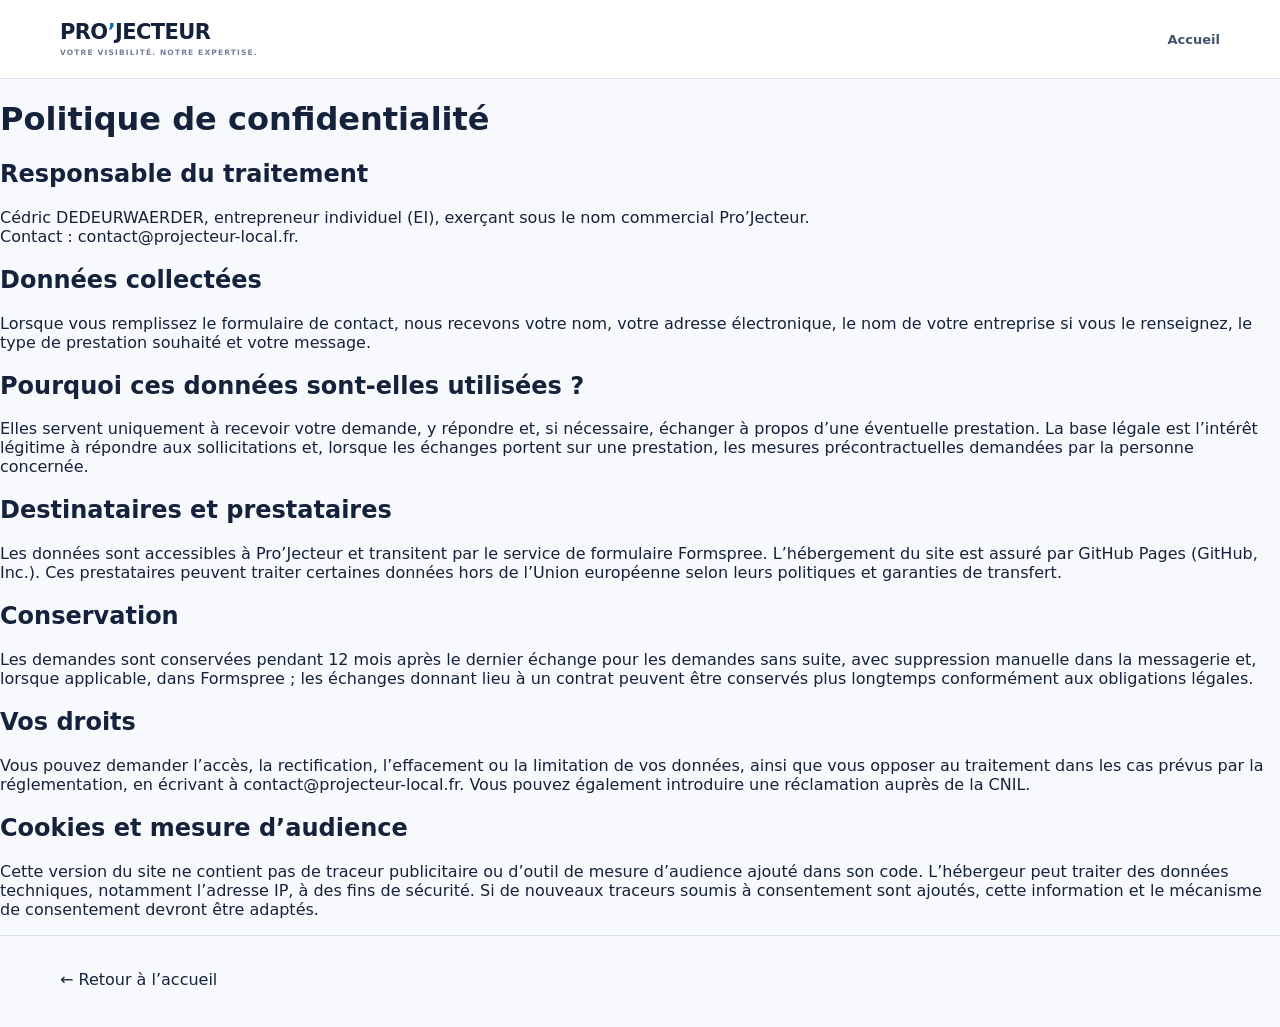
==== confidentialite.html @ 87937ae8 "Add files via upload" ====
<!doctype html><html lang="fr"><head><meta charset="utf-8"><meta name="viewport" content="width=device-width,initial-scale=1"><link rel="stylesheet" href="styles.css?v=12"><title>Confidentialité — Pro’Jecteur</title></head><body><header class="topbar"><div class="wrap nav"><a class="brand" href="index.html"><strong><span>PRO</span><em>’</em>JECTEUR</strong><small>VOTRE VISIBILITÉ. NOTRE EXPERTISE.</small></a><nav class="navlinks"><a href="index.html">Accueil</a></nav></div></header><main class="legal-page"><h1>Politique de confidentialité</h1><h2>Responsable du traitement</h2><p>Cédric DEDEURWAERDER, entrepreneur individuel (EI), exerçant sous le nom commercial Pro’Jecteur.<br>Contact : contact@projecteur-local.fr.</p><h2>Données collectées</h2><p>Lorsque vous remplissez le formulaire de contact, nous recevons votre nom, votre adresse électronique, le nom de votre entreprise si vous le renseignez, le type de prestation souhaité et votre message.</p><h2>Pourquoi ces données sont-elles utilisées ?</h2><p>Elles servent uniquement à recevoir votre demande, y répondre et, si nécessaire, échanger à propos d’une éventuelle prestation. La base légale est l’intérêt légitime à répondre aux sollicitations et, lorsque les échanges portent sur une prestation, les mesures précontractuelles demandées par la personne concernée.</p><h2>Destinataires et prestataires</h2><p>Les données sont accessibles à Pro’Jecteur et transitent par le service de formulaire Formspree. L’hébergement du site est assuré par GitHub Pages (GitHub, Inc.). Ces prestataires peuvent traiter certaines données hors de l’Union européenne selon leurs politiques et garanties de transfert.</p><h2>Conservation</h2><p>Les demandes sont conservées pendant 12 mois après le dernier échange pour les demandes sans suite, avec suppression manuelle dans la messagerie et, lorsque applicable, dans Formspree ; les échanges donnant lieu à un contrat peuvent être conservés plus longtemps conformément aux obligations légales.</p><h2>Vos droits</h2><p>Vous pouvez demander l’accès, la rectification, l’effacement ou la limitation de vos données, ainsi que vous opposer au traitement dans les cas prévus par la réglementation, en écrivant à contact@projecteur-local.fr. Vous pouvez également introduire une réclamation auprès de la CNIL.</p><h2>Cookies et mesure d’audience</h2><p>Cette version du site ne contient pas de traceur publicitaire ou d’outil de mesure d’audience ajouté dans son code. L’hébergeur peut traiter des données techniques, notamment l’adresse IP, à des fins de sécurité. Si de nouveaux traceurs soumis à consentement sont ajoutés, cette information et le mécanisme de consentement devront être adaptés.</p></main><footer><div class="wrap"><a href="index.html">← Retour à l’accueil</a></div></footer></body></html>
---- styles.css ----
:root{--ink:#15223b;--muted:#617087;--paper:#f7f9fc;--card:#ffffff;--white:#fff;--line:#dce5ef;--accent:#0072bc;--accent-bright:#009fe3;--accent-dark:#005b9a;--soft:#eaf6fc;--dark:#063b68}
*{box-sizing:border-box}html{scroll-behavior:smooth}body{margin:0;font-family:Inter,ui-sans-serif,system-ui,-apple-system,"Segoe UI",Arial,sans-serif;color:var(--ink);background:var(--paper);-webkit-font-smoothing:antialiased}a{text-decoration:none;color:inherit}.wrap{width:min(1160px,calc(100% - 48px));margin:auto}.section{padding:96px 0}.topbar{position:sticky;top:0;z-index:20;background:rgba(255,255,255,.94);backdrop-filter:blur(16px);border-bottom:1px solid var(--line)}.nav{height:78px;display:flex;align-items:center;gap:36px}.brand{display:flex;flex-direction:column;margin-right:auto}.brand strong{font-size:21px;line-height:1;letter-spacing:-.6px}.brand strong span{font-weight:900}.brand strong em{font-style:normal;color:var(--accent)}.brand small{font-size:7.5px;letter-spacing:1.15px;margin-top:5px;color:#718096;font-weight:700}.navlinks{display:flex;gap:32px;font-size:13px;font-weight:650;color:#42546d}.navlinks a{transition:.2s}.navlinks a:hover{color:var(--accent)}.btn{display:inline-flex;align-items:center;justify-content:center;min-height:48px;border-radius:8px;padding:0 22px;font-weight:750;font-size:13px;border:1px solid transparent;transition:.2s}.btn:hover{transform:translateY(-1px)}.primary{background:linear-gradient(135deg,var(--accent) 0%,var(--accent-bright) 100%);color:#fff;box-shadow:0 8px 20px rgba(0,114,188,.16)}.primary:hover{background:linear-gradient(135deg,var(--accent-dark) 0%,var(--accent) 100%)}.secondary{border-color:#c8d5e3;background:transparent;color:var(--ink)}.dark{background:var(--dark);color:#fff}.navcta{min-height:42px;padding:0 17px}
.hero{padding:92px 0 78px;border-bottom:1px solid var(--line);background:linear-gradient(135deg,#ffffff 0%,#f3f9fd 55%,#e7f5fc 100%)}.hero-grid{display:grid;grid-template-columns:1.08fr .92fr;gap:86px;align-items:center}.eyebrow,.kicker{font-size:10px;letter-spacing:1.65px;font-weight:850;color:var(--accent)}.hero h1{font-size:62px;line-height:1.02;letter-spacing:-3.5px;margin:20px 0 22px;max-width:700px}.hero h1 span{color:var(--accent)}.hero-sub{font-size:18px;line-height:1.65;color:var(--muted);max-width:650px;margin:0}.hero-actions{display:flex;gap:10px;margin-top:32px}.hero-proof{display:flex;gap:24px;margin-top:30px;padding-top:24px;border-top:1px solid var(--line);font-size:11px;color:#52657d}.hero-panel{background:var(--card);border:1px solid var(--line);border-radius:16px;padding:14px 26px 10px;box-shadow:0 20px 60px rgba(0,114,188,.10)}.panel-label{font-size:9px;letter-spacing:1.5px;font-weight:850;color:#7a8aa0;padding:13px 0 12px}.panel-row{display:grid;grid-template-columns:48px 1fr auto;gap:15px;align-items:center;padding:20px 0;border-top:1px solid var(--line)}.panel-icon{width:42px;height:42px;border-radius:10px;background:var(--soft);color:var(--accent);display:grid;place-items:center;font-weight:850;font-size:13px}.panel-row div{display:flex;flex-direction:column;gap:5px}.panel-row strong{font-size:13px}.panel-row small{font-size:10.5px;line-height:1.4;color:var(--muted)}.panel-row>b{font-size:10px;color:#8b99aa}
.section-intro{text-align:center;max-width:760px;margin:0 auto 46px}.section-intro.narrow{max-width:720px}.section-intro h2{font-size:38px;line-height:1.1;letter-spacing:-1.5px;margin:13px 0 14px}.section-intro p{font-size:14px;line-height:1.75;color:var(--muted);margin:0}.service-grid{display:grid;grid-template-columns:repeat(4,1fr);border-top:1px solid var(--line);border-bottom:1px solid var(--line)}.service-grid article{padding:34px 28px 36px;border-right:1px solid var(--line)}.service-grid article:last-child{border-right:0}.service-grid article>span{font-size:10px;font-weight:800;color:var(--accent)}.service-grid h3{font-size:17px;margin:28px 0 10px}.service-grid p{font-size:12px;line-height:1.65;color:var(--muted);margin:0}
.offers{background:linear-gradient(180deg,#f2f9fd 0%,#e8f5fb 100%);border-top:1px solid var(--line);border-bottom:1px solid var(--line)}.pricing{display:grid;grid-template-columns:1fr 1fr;gap:20px;max-width:980px;margin:auto}.price-card{background:var(--card);border:1px solid var(--line);border-radius:14px;padding:34px}.price-card.featured{border-color:#78c5eb;box-shadow:0 20px 50px rgba(0,114,188,.13)}.card-top{display:flex;justify-content:space-between;gap:24px;align-items:flex-start}.offer-tag{font-size:9px;letter-spacing:1.15px;font-weight:850;color:var(--accent)}.price-card h3{font-size:24px;letter-spacing:-.6px;margin:10px 0 7px}.price-card p{font-size:12px;line-height:1.55;color:var(--muted);margin:0;max-width:260px}.price{font-size:34px;font-weight:850;letter-spacing:-1.3px;white-space:nowrap;text-align:right}.price small{display:block;font-size:9px;font-weight:600;color:var(--muted);letter-spacing:0;margin-top:4px}.divider{height:1px;background:var(--line);margin:28px 0 22px}.price-card ul{list-style:none;padding:0;margin:0 0 28px}.price-card li{position:relative;padding-left:24px;font-size:12px;line-height:1.45;margin:13px 0}.price-card li:before{content:"✓";position:absolute;left:0;color:var(--accent);font-weight:900}.price-card .btn{width:100%}.price-card .note{font-size:9.5px;max-width:none;margin:-7px 0 20px;color:#718096}
.method-grid{display:grid;grid-template-columns:.8fr 1.2fr;gap:100px;align-items:start}.section-intro.left{text-align:left;margin:0}.steps{border-top:1px solid var(--line)}.steps article{display:grid;grid-template-columns:54px 1fr;gap:20px;padding:26px 0;border-bottom:1px solid var(--line)}.steps article>span{font-size:11px;font-weight:850;color:var(--accent);padding-top:4px}.steps h3{font-size:16px;margin:0 0 7px}.steps p{font-size:12px;line-height:1.6;color:var(--muted);margin:0}
.contact-section{padding:0 0 96px}.contact-box{background:linear-gradient(135deg,#0067a8 0%,#008fd3 100%);color:#fff;border-radius:16px;padding:54px;display:grid;grid-template-columns:.82fr 1.18fr;gap:74px;align-items:start}.contact-copy .kicker{color:#d5f2ff}.contact-copy h2{font-size:38px;line-height:1.1;letter-spacing:-1.5px;margin:14px 0}.contact-copy p{font-size:13px;line-height:1.7;color:#edf8fd;max-width:390px}.contact-note{font-size:10px;color:#d2eaf5;margin-top:26px}.contact-box form{display:grid;gap:14px}.form-grid{display:grid;grid-template-columns:1fr 1fr;gap:12px}.contact-box label{font-size:10px;font-weight:700;color:#d9e8f4;display:grid;gap:7px}input,textarea,select{width:100%;border:1px solid rgba(255,255,255,.30);background:rgba(5,72,116,.42);color:#fff;border-radius:7px;padding:13px 14px;font:inherit;font-size:12px;outline:none}input:focus,textarea:focus,select:focus{border-color:#b8e8fb}textarea{min-height:100px;resize:vertical}.consent{display:flex!important;grid-template-columns:auto 1fr!important;align-items:flex-start;gap:9px!important;font-weight:500!important;line-height:1.4}.consent input{width:auto;margin-top:1px}.submit{width:100%;margin-top:2px;background:#fff;color:#0067a8}.submit:hover{background:#fff}
footer{border-top:1px solid var(--line);padding:34px 0 38px}.footer-grid{display:grid;grid-template-columns:1.3fr 1fr 1.3fr;align-items:start;gap:50px}.footer-links{display:flex;gap:18px;flex-wrap:wrap;font-size:11px;color:#52657d}.footer-grid>p{font-size:10.5px;line-height:1.6;color:#718096;margin:0;text-align:right}
@media(max-width:900px){.wrap{width:min(100% - 32px,1160px)}.navlinks,.navcta{display:none}.hero{padding:62px 0}.hero-grid{grid-template-columns:1fr;gap:45px}.hero h1{font-size:48px;letter-spacing:-2.5px}.hero-proof{flex-direction:column;gap:9px}.service-grid{grid-template-columns:1fr 1fr}.service-grid article:nth-child(2){border-right:0}.service-grid article:nth-child(-n+2){border-bottom:1px solid var(--line)}.pricing{grid-template-columns:1fr}.method-grid{grid-template-columns:1fr;gap:40px}.contact-box{grid-template-columns:1fr;gap:38px;padding:36px}.footer-grid{grid-template-columns:1fr 1fr}.footer-grid>p{grid-column:1/-1;text-align:left}.section{padding:72px 0}}
@media(max-width:560px){.wrap{width:calc(100% - 28px)}.nav{height:70px}.hero{padding:48px 0}.hero h1{font-size:40px;letter-spacing:-2px}.hero-sub{font-size:16px}.hero-actions{flex-direction:column}.hero-actions .btn{width:100%}.hero-panel{padding:8px 18px}.panel-row{grid-template-columns:44px 1fr}.panel-row>b{display:none}.section{padding:60px 0}.section-intro h2,.contact-copy h2{font-size:31px}.service-grid{grid-template-columns:1fr}.service-grid article{border-right:0;border-bottom:1px solid var(--line)!important;padding:28px 4px}.service-grid article:last-child{border-bottom:0!important}.card-top{flex-direction:column}.price{text-align:left}.price-card{padding:26px 22px}.contact-section{padding-bottom:60px}.contact-box{padding:28px 20px}.form-grid{grid-template-columns:1fr}.footer-grid{grid-template-columns:1fr}.footer-links{margin-top:4px}}
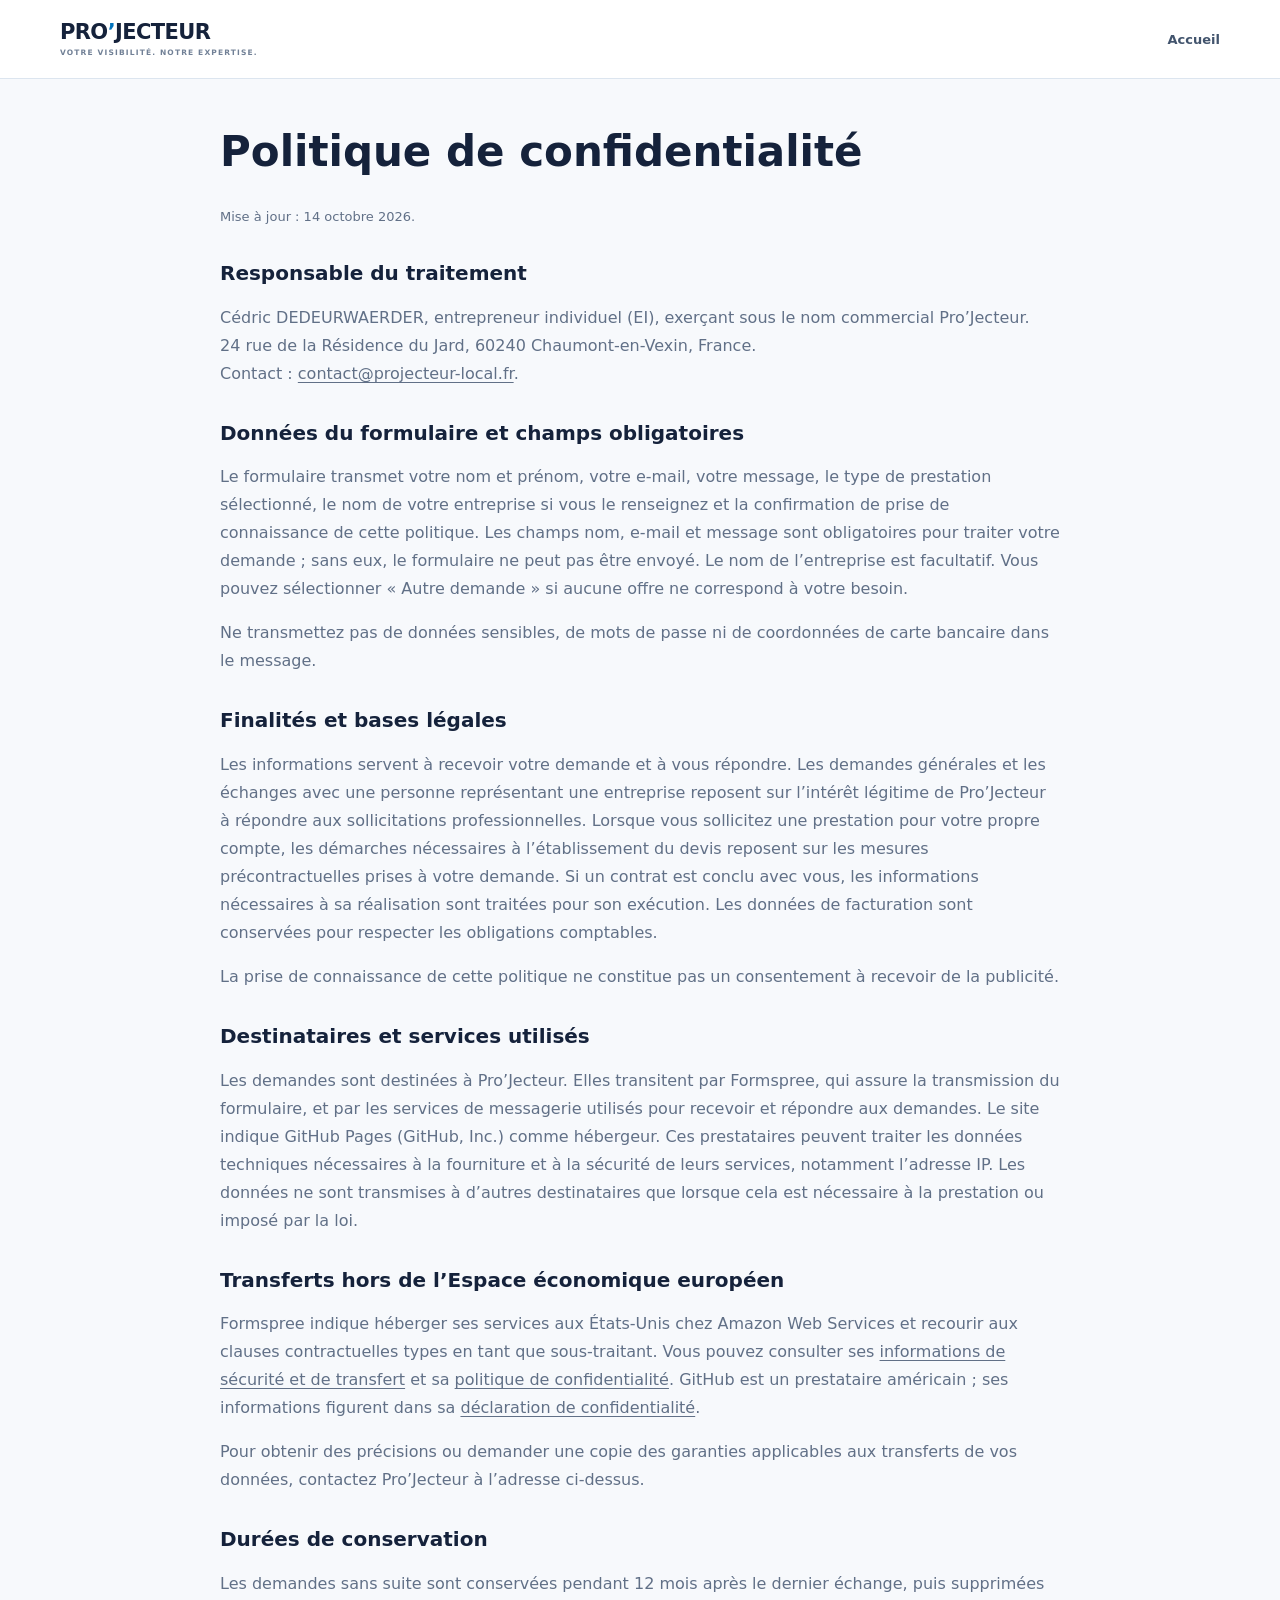
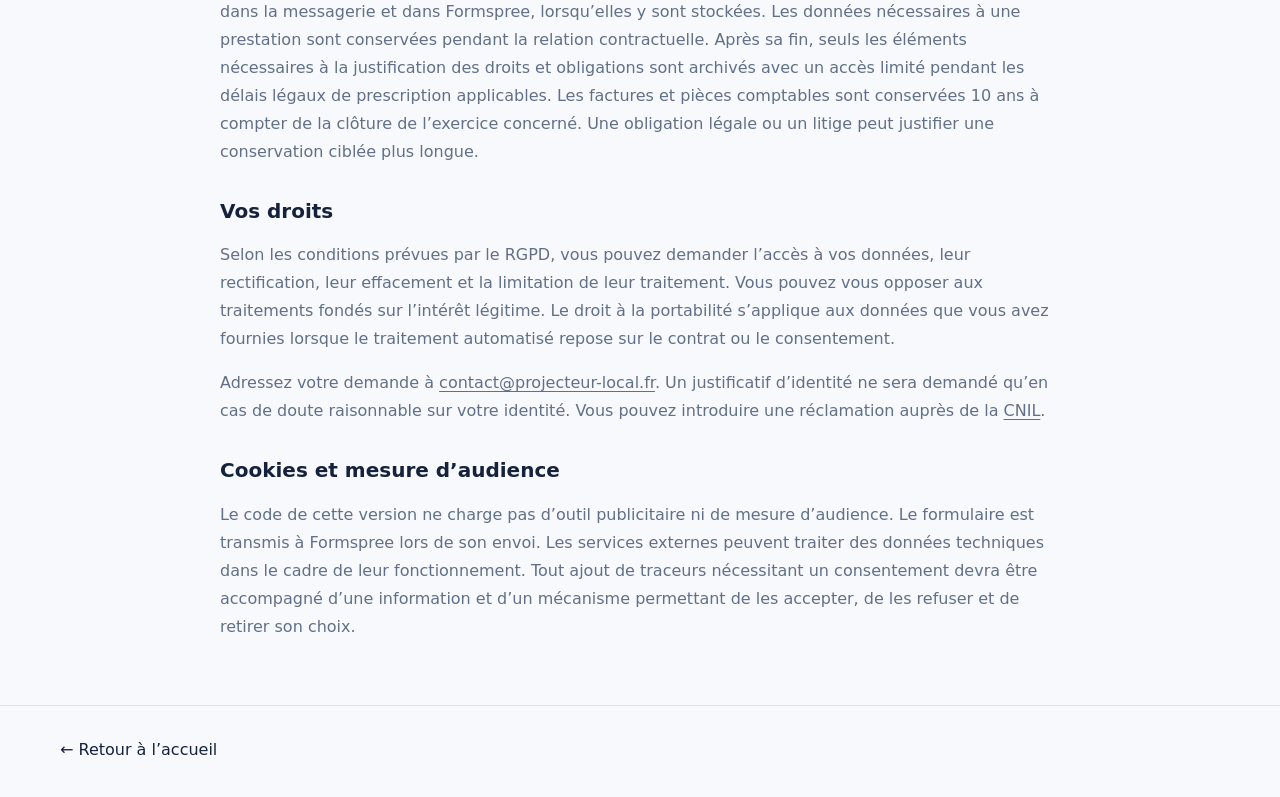
==== commit 8067363e: "Add files via upload" ====
--- a/confidentialite.html
+++ b/confidentialite.html
@@ -1 +1,9 @@
-<!doctype html><html lang="fr"><head><meta charset="utf-8"><meta name="viewport" content="width=device-width,initial-scale=1"><link rel="stylesheet" href="styles.css?v=12"><title>Confidentialité — Pro’Jecteur</title></head><body><header class="topbar"><div class="wrap nav"><a class="brand" href="index.html"><strong><span>PRO</span><em>’</em>JECTEUR</strong><small>VOTRE VISIBILITÉ. NOTRE EXPERTISE.</small></a><nav class="navlinks"><a href="index.html">Accueil</a></nav></div></header><main class="legal-page"><h1>Politique de confidentialité</h1><h2>Responsable du traitement</h2><p>Cédric DEDEURWAERDER, entrepreneur individuel (EI), exerçant sous le nom commercial Pro’Jecteur.<br>Contact : contact@projecteur-local.fr.</p><h2>Données collectées</h2><p>Lorsque vous remplissez le formulaire de contact, nous recevons votre nom, votre adresse électronique, le nom de votre entreprise si vous le renseignez, le type de prestation souhaité et votre message.</p><h2>Pourquoi ces données sont-elles utilisées ?</h2><p>Elles servent uniquement à recevoir votre demande, y répondre et, si nécessaire, échanger à propos d’une éventuelle prestation. La base légale est l’intérêt légitime à répondre aux sollicitations et, lorsque les échanges portent sur une prestation, les mesures précontractuelles demandées par la personne concernée.</p><h2>Destinataires et prestataires</h2><p>Les données sont accessibles à Pro’Jecteur et transitent par le service de formulaire Formspree. L’hébergement du site est assuré par GitHub Pages (GitHub, Inc.). Ces prestataires peuvent traiter certaines données hors de l’Union européenne selon leurs politiques et garanties de transfert.</p><h2>Conservation</h2><p>Les demandes sont conservées pendant 12 mois après le dernier échange pour les demandes sans suite, avec suppression manuelle dans la messagerie et, lorsque applicable, dans Formspree ; les échanges donnant lieu à un contrat peuvent être conservés plus longtemps conformément aux obligations légales.</p><h2>Vos droits</h2><p>Vous pouvez demander l’accès, la rectification, l’effacement ou la limitation de vos données, ainsi que vous opposer au traitement dans les cas prévus par la réglementation, en écrivant à contact@projecteur-local.fr. Vous pouvez également introduire une réclamation auprès de la CNIL.</p><h2>Cookies et mesure d’audience</h2><p>Cette version du site ne contient pas de traceur publicitaire ou d’outil de mesure d’audience ajouté dans son code. L’hébergeur peut traiter des données techniques, notamment l’adresse IP, à des fins de sécurité. Si de nouveaux traceurs soumis à consentement sont ajoutés, cette information et le mécanisme de consentement devront être adaptés.</p></main><footer><div class="wrap"><a href="index.html">← Retour à l’accueil</a></div></footer></body></html>+<!doctype html><html lang="fr"><head><meta charset="utf-8"><meta name="viewport" content="width=device-width,initial-scale=1"><link rel="stylesheet" href="styles.css?v=12-20261014"><title>Confidentialité — Pro’Jecteur</title></head><body><header class="topbar"><div class="wrap nav"><a class="brand" href="index.html"><strong><span>PRO</span><em>’</em>JECTEUR</strong><small>VOTRE VISIBILITÉ. NOTRE EXPERTISE.</small></a><nav class="navlinks"><a href="index.html">Accueil</a></nav></div></header><main class="legal-page"><h1>Politique de confidentialité</h1><p class="legal-date">Mise à jour : 14 octobre 2026.</p>
+<h2>Responsable du traitement</h2><p>Cédric DEDEURWAERDER, entrepreneur individuel (EI), exerçant sous le nom commercial Pro’Jecteur.<br>24 rue de la Résidence du Jard, 60240 Chaumont-en-Vexin, France.<br>Contact : <a href="mailto:contact@projecteur-local.fr">contact@projecteur-local.fr</a>.</p>
+<h2>Données du formulaire et champs obligatoires</h2><p>Le formulaire transmet votre nom et prénom, votre e-mail, votre message, le type de prestation sélectionné, le nom de votre entreprise si vous le renseignez et la confirmation de prise de connaissance de cette politique. Les champs nom, e-mail et message sont obligatoires pour traiter votre demande ; sans eux, le formulaire ne peut pas être envoyé. Le nom de l’entreprise est facultatif. Vous pouvez sélectionner « Autre demande » si aucune offre ne correspond à votre besoin.</p><p>Ne transmettez pas de données sensibles, de mots de passe ni de coordonnées de carte bancaire dans le message.</p>
+<h2>Finalités et bases légales</h2><p>Les informations servent à recevoir votre demande et à vous répondre. Les demandes générales et les échanges avec une personne représentant une entreprise reposent sur l’intérêt légitime de Pro’Jecteur à répondre aux sollicitations professionnelles. Lorsque vous sollicitez une prestation pour votre propre compte, les démarches nécessaires à l’établissement du devis reposent sur les mesures précontractuelles prises à votre demande. Si un contrat est conclu avec vous, les informations nécessaires à sa réalisation sont traitées pour son exécution. Les données de facturation sont conservées pour respecter les obligations comptables.</p><p>La prise de connaissance de cette politique ne constitue pas un consentement à recevoir de la publicité.</p>
+<h2>Destinataires et services utilisés</h2><p>Les demandes sont destinées à Pro’Jecteur. Elles transitent par Formspree, qui assure la transmission du formulaire, et par les services de messagerie utilisés pour recevoir et répondre aux demandes. Le site indique GitHub Pages (GitHub, Inc.) comme hébergeur. Ces prestataires peuvent traiter les données techniques nécessaires à la fourniture et à la sécurité de leurs services, notamment l’adresse IP. Les données ne sont transmises à d’autres destinataires que lorsque cela est nécessaire à la prestation ou imposé par la loi.</p>
+<h2>Transferts hors de l’Espace économique européen</h2><p>Formspree indique héberger ses services aux États-Unis chez Amazon Web Services et recourir aux clauses contractuelles types en tant que sous-traitant. Vous pouvez consulter ses <a href="https://formspree.io/security/" rel="noopener noreferrer">informations de sécurité et de transfert</a> et sa <a href="https://formspree.io/legal/privacy-policy/" rel="noopener noreferrer">politique de confidentialité</a>. GitHub est un prestataire américain ; ses informations figurent dans sa <a href="https://docs.github.com/en/site-policy/privacy-policies/github-general-privacy-statement" rel="noopener noreferrer">déclaration de confidentialité</a>.</p><p>Pour obtenir des précisions ou demander une copie des garanties applicables aux transferts de vos données, contactez Pro’Jecteur à l’adresse ci-dessus.</p>
+<h2>Durées de conservation</h2><p>Les demandes sans suite sont conservées pendant 12 mois après le dernier échange, puis supprimées dans la messagerie et dans Formspree, lorsqu’elles y sont stockées. Les données nécessaires à une prestation sont conservées pendant la relation contractuelle. Après sa fin, seuls les éléments nécessaires à la justification des droits et obligations sont archivés avec un accès limité pendant les délais légaux de prescription applicables. Les factures et pièces comptables sont conservées 10 ans à compter de la clôture de l’exercice concerné. Une obligation légale ou un litige peut justifier une conservation ciblée plus longue.</p>
+<h2>Vos droits</h2><p>Selon les conditions prévues par le RGPD, vous pouvez demander l’accès à vos données, leur rectification, leur effacement et la limitation de leur traitement. Vous pouvez vous opposer aux traitements fondés sur l’intérêt légitime. Le droit à la portabilité s’applique aux données que vous avez fournies lorsque le traitement automatisé repose sur le contrat ou le consentement.</p><p>Adressez votre demande à <a href="mailto:contact@projecteur-local.fr">contact@projecteur-local.fr</a>. Un justificatif d’identité ne sera demandé qu’en cas de doute raisonnable sur votre identité. Vous pouvez introduire une réclamation auprès de la <a href="https://www.cnil.fr/fr/plaintes" rel="noopener noreferrer">CNIL</a>.</p>
+<h2>Cookies et mesure d’audience</h2><p>Le code de cette version ne charge pas d’outil publicitaire ni de mesure d’audience. Le formulaire est transmis à Formspree lors de son envoi. Les services externes peuvent traiter des données techniques dans le cadre de leur fonctionnement. Tout ajout de traceurs nécessitant un consentement devra être accompagné d’une information et d’un mécanisme permettant de les accepter, de les refuser et de retirer son choix.</p></main><footer><div class="wrap"><a href="index.html">← Retour à l’accueil</a></div></footer></body></html>
--- a/styles.css
+++ b/styles.css
@@ -1,10 +1,15 @@
-:root{--ink:#15223b;--muted:#617087;--paper:#f7f9fc;--card:#ffffff;--white:#fff;--line:#dce5ef;--accent:#0072bc;--accent-bright:#009fe3;--accent-dark:#005b9a;--soft:#eaf6fc;--dark:#063b68}
-*{box-sizing:border-box}html{scroll-behavior:smooth}body{margin:0;font-family:Inter,ui-sans-serif,system-ui,-apple-system,"Segoe UI",Arial,sans-serif;color:var(--ink);background:var(--paper);-webkit-font-smoothing:antialiased}a{text-decoration:none;color:inherit}.wrap{width:min(1160px,calc(100% - 48px));margin:auto}.section{padding:96px 0}.topbar{position:sticky;top:0;z-index:20;background:rgba(255,255,255,.94);backdrop-filter:blur(16px);border-bottom:1px solid var(--line)}.nav{height:78px;display:flex;align-items:center;gap:36px}.brand{display:flex;flex-direction:column;margin-right:auto}.brand strong{font-size:21px;line-height:1;letter-spacing:-.6px}.brand strong span{font-weight:900}.brand strong em{font-style:normal;color:var(--accent)}.brand small{font-size:7.5px;letter-spacing:1.15px;margin-top:5px;color:#718096;font-weight:700}.navlinks{display:flex;gap:32px;font-size:13px;font-weight:650;color:#42546d}.navlinks a{transition:.2s}.navlinks a:hover{color:var(--accent)}.btn{display:inline-flex;align-items:center;justify-content:center;min-height:48px;border-radius:8px;padding:0 22px;font-weight:750;font-size:13px;border:1px solid transparent;transition:.2s}.btn:hover{transform:translateY(-1px)}.primary{background:linear-gradient(135deg,var(--accent) 0%,var(--accent-bright) 100%);color:#fff;box-shadow:0 8px 20px rgba(0,114,188,.16)}.primary:hover{background:linear-gradient(135deg,var(--accent-dark) 0%,var(--accent) 100%)}.secondary{border-color:#c8d5e3;background:transparent;color:var(--ink)}.dark{background:var(--dark);color:#fff}.navcta{min-height:42px;padding:0 17px}
-.hero{padding:92px 0 78px;border-bottom:1px solid var(--line);background:linear-gradient(135deg,#ffffff 0%,#f3f9fd 55%,#e7f5fc 100%)}.hero-grid{display:grid;grid-template-columns:1.08fr .92fr;gap:86px;align-items:center}.eyebrow,.kicker{font-size:10px;letter-spacing:1.65px;font-weight:850;color:var(--accent)}.hero h1{font-size:62px;line-height:1.02;letter-spacing:-3.5px;margin:20px 0 22px;max-width:700px}.hero h1 span{color:var(--accent)}.hero-sub{font-size:18px;line-height:1.65;color:var(--muted);max-width:650px;margin:0}.hero-actions{display:flex;gap:10px;margin-top:32px}.hero-proof{display:flex;gap:24px;margin-top:30px;padding-top:24px;border-top:1px solid var(--line);font-size:11px;color:#52657d}.hero-panel{background:var(--card);border:1px solid var(--line);border-radius:16px;padding:14px 26px 10px;box-shadow:0 20px 60px rgba(0,114,188,.10)}.panel-label{font-size:9px;letter-spacing:1.5px;font-weight:850;color:#7a8aa0;padding:13px 0 12px}.panel-row{display:grid;grid-template-columns:48px 1fr auto;gap:15px;align-items:center;padding:20px 0;border-top:1px solid var(--line)}.panel-icon{width:42px;height:42px;border-radius:10px;background:var(--soft);color:var(--accent);display:grid;place-items:center;font-weight:850;font-size:13px}.panel-row div{display:flex;flex-direction:column;gap:5px}.panel-row strong{font-size:13px}.panel-row small{font-size:10.5px;line-height:1.4;color:var(--muted)}.panel-row>b{font-size:10px;color:#8b99aa}
-.section-intro{text-align:center;max-width:760px;margin:0 auto 46px}.section-intro.narrow{max-width:720px}.section-intro h2{font-size:38px;line-height:1.1;letter-spacing:-1.5px;margin:13px 0 14px}.section-intro p{font-size:14px;line-height:1.75;color:var(--muted);margin:0}.service-grid{display:grid;grid-template-columns:repeat(4,1fr);border-top:1px solid var(--line);border-bottom:1px solid var(--line)}.service-grid article{padding:34px 28px 36px;border-right:1px solid var(--line)}.service-grid article:last-child{border-right:0}.service-grid article>span{font-size:10px;font-weight:800;color:var(--accent)}.service-grid h3{font-size:17px;margin:28px 0 10px}.service-grid p{font-size:12px;line-height:1.65;color:var(--muted);margin:0}
-.offers{background:linear-gradient(180deg,#f2f9fd 0%,#e8f5fb 100%);border-top:1px solid var(--line);border-bottom:1px solid var(--line)}.pricing{display:grid;grid-template-columns:1fr 1fr;gap:20px;max-width:980px;margin:auto}.price-card{background:var(--card);border:1px solid var(--line);border-radius:14px;padding:34px}.price-card.featured{border-color:#78c5eb;box-shadow:0 20px 50px rgba(0,114,188,.13)}.card-top{display:flex;justify-content:space-between;gap:24px;align-items:flex-start}.offer-tag{font-size:9px;letter-spacing:1.15px;font-weight:850;color:var(--accent)}.price-card h3{font-size:24px;letter-spacing:-.6px;margin:10px 0 7px}.price-card p{font-size:12px;line-height:1.55;color:var(--muted);margin:0;max-width:260px}.price{font-size:34px;font-weight:850;letter-spacing:-1.3px;white-space:nowrap;text-align:right}.price small{display:block;font-size:9px;font-weight:600;color:var(--muted);letter-spacing:0;margin-top:4px}.divider{height:1px;background:var(--line);margin:28px 0 22px}.price-card ul{list-style:none;padding:0;margin:0 0 28px}.price-card li{position:relative;padding-left:24px;font-size:12px;line-height:1.45;margin:13px 0}.price-card li:before{content:"✓";position:absolute;left:0;color:var(--accent);font-weight:900}.price-card .btn{width:100%}.price-card .note{font-size:9.5px;max-width:none;margin:-7px 0 20px;color:#718096}
-.method-grid{display:grid;grid-template-columns:.8fr 1.2fr;gap:100px;align-items:start}.section-intro.left{text-align:left;margin:0}.steps{border-top:1px solid var(--line)}.steps article{display:grid;grid-template-columns:54px 1fr;gap:20px;padding:26px 0;border-bottom:1px solid var(--line)}.steps article>span{font-size:11px;font-weight:850;color:var(--accent);padding-top:4px}.steps h3{font-size:16px;margin:0 0 7px}.steps p{font-size:12px;line-height:1.6;color:var(--muted);margin:0}
-.contact-section{padding:0 0 96px}.contact-box{background:linear-gradient(135deg,#0067a8 0%,#008fd3 100%);color:#fff;border-radius:16px;padding:54px;display:grid;grid-template-columns:.82fr 1.18fr;gap:74px;align-items:start}.contact-copy .kicker{color:#d5f2ff}.contact-copy h2{font-size:38px;line-height:1.1;letter-spacing:-1.5px;margin:14px 0}.contact-copy p{font-size:13px;line-height:1.7;color:#edf8fd;max-width:390px}.contact-note{font-size:10px;color:#d2eaf5;margin-top:26px}.contact-box form{display:grid;gap:14px}.form-grid{display:grid;grid-template-columns:1fr 1fr;gap:12px}.contact-box label{font-size:10px;font-weight:700;color:#d9e8f4;display:grid;gap:7px}input,textarea,select{width:100%;border:1px solid rgba(255,255,255,.30);background:rgba(5,72,116,.42);color:#fff;border-radius:7px;padding:13px 14px;font:inherit;font-size:12px;outline:none}input:focus,textarea:focus,select:focus{border-color:#b8e8fb}textarea{min-height:100px;resize:vertical}.consent{display:flex!important;grid-template-columns:auto 1fr!important;align-items:flex-start;gap:9px!important;font-weight:500!important;line-height:1.4}.consent input{width:auto;margin-top:1px}.submit{width:100%;margin-top:2px;background:#fff;color:#0067a8}.submit:hover{background:#fff}
-footer{border-top:1px solid var(--line);padding:34px 0 38px}.footer-grid{display:grid;grid-template-columns:1.3fr 1fr 1.3fr;align-items:start;gap:50px}.footer-links{display:flex;gap:18px;flex-wrap:wrap;font-size:11px;color:#52657d}.footer-grid>p{font-size:10.5px;line-height:1.6;color:#718096;margin:0;text-align:right}
-@media(max-width:900px){.wrap{width:min(100% - 32px,1160px)}.navlinks,.navcta{display:none}.hero{padding:62px 0}.hero-grid{grid-template-columns:1fr;gap:45px}.hero h1{font-size:48px;letter-spacing:-2.5px}.hero-proof{flex-direction:column;gap:9px}.service-grid{grid-template-columns:1fr 1fr}.service-grid article:nth-child(2){border-right:0}.service-grid article:nth-child(-n+2){border-bottom:1px solid var(--line)}.pricing{grid-template-columns:1fr}.method-grid{grid-template-columns:1fr;gap:40px}.contact-box{grid-template-columns:1fr;gap:38px;padding:36px}.footer-grid{grid-template-columns:1fr 1fr}.footer-grid>p{grid-column:1/-1;text-align:left}.section{padding:72px 0}}
-@media(max-width:560px){.wrap{width:calc(100% - 28px)}.nav{height:70px}.hero{padding:48px 0}.hero h1{font-size:40px;letter-spacing:-2px}.hero-sub{font-size:16px}.hero-actions{flex-direction:column}.hero-actions .btn{width:100%}.hero-panel{padding:8px 18px}.panel-row{grid-template-columns:44px 1fr}.panel-row>b{display:none}.section{padding:60px 0}.section-intro h2,.contact-copy h2{font-size:31px}.service-grid{grid-template-columns:1fr}.service-grid article{border-right:0;border-bottom:1px solid var(--line)!important;padding:28px 4px}.service-grid article:last-child{border-bottom:0!important}.card-top{flex-direction:column}.price{text-align:left}.price-card{padding:26px 22px}.contact-section{padding-bottom:60px}.contact-box{padding:28px 20px}.form-grid{grid-template-columns:1fr}.footer-grid{grid-template-columns:1fr}.footer-links{margin-top:4px}}
+:root{--ink:#15223b;--muted:#617087;--paper:#f7f9fc;--card:#ffffff;--white:#fff;--line:#dce5ef;--accent:#0072bc;--accent-bright:#009fe3;--accent-dark:#005b9a;--soft:#eaf6fc;--dark:#063b68}
+*{box-sizing:border-box}html{scroll-behavior:smooth}body{margin:0;font-family:Inter,ui-sans-serif,system-ui,-apple-system,"Segoe UI",Arial,sans-serif;color:var(--ink);background:var(--paper);-webkit-font-smoothing:antialiased}a{text-decoration:none;color:inherit}.wrap{width:min(1160px,calc(100% - 48px));margin:auto}.section{padding:96px 0}.topbar{position:sticky;top:0;z-index:20;background:rgba(255,255,255,.94);backdrop-filter:blur(16px);border-bottom:1px solid var(--line)}.nav{height:78px;display:flex;align-items:center;gap:36px}.brand{display:flex;flex-direction:column;margin-right:auto}.brand strong{font-size:21px;line-height:1;letter-spacing:-.6px}.brand strong span{font-weight:900}.brand strong em{font-style:normal;color:var(--accent)}.brand small{font-size:7.5px;letter-spacing:1.15px;margin-top:5px;color:#718096;font-weight:700}.navlinks{display:flex;gap:32px;font-size:13px;font-weight:650;color:#42546d}.navlinks a{transition:.2s}.navlinks a:hover{color:var(--accent)}.btn{display:inline-flex;align-items:center;justify-content:center;min-height:48px;border-radius:8px;padding:0 22px;font-weight:750;font-size:13px;border:1px solid transparent;transition:.2s}.btn:hover{transform:translateY(-1px)}.primary{background:linear-gradient(135deg,var(--accent) 0%,var(--accent-bright) 100%);color:#fff;box-shadow:0 8px 20px rgba(0,114,188,.16)}.primary:hover{background:linear-gradient(135deg,var(--accent-dark) 0%,var(--accent) 100%)}.secondary{border-color:#c8d5e3;background:transparent;color:var(--ink)}.dark{background:var(--dark);color:#fff}.navcta{min-height:42px;padding:0 17px}
+.hero{padding:92px 0 78px;border-bottom:1px solid var(--line);background:linear-gradient(135deg,#ffffff 0%,#f3f9fd 55%,#e7f5fc 100%)}.hero-grid{display:grid;grid-template-columns:1.08fr .92fr;gap:86px;align-items:center}.eyebrow,.kicker{font-size:10px;letter-spacing:1.65px;font-weight:850;color:var(--accent)}.hero h1{font-size:62px;line-height:1.02;letter-spacing:-3.5px;margin:20px 0 22px;max-width:700px}.hero h1 span{color:var(--accent)}.hero-sub{font-size:18px;line-height:1.65;color:var(--muted);max-width:650px;margin:0}.hero-actions{display:flex;gap:10px;margin-top:32px}.hero-proof{display:flex;gap:24px;margin-top:30px;padding-top:24px;border-top:1px solid var(--line);font-size:11px;color:#52657d}.hero-panel{background:var(--card);border:1px solid var(--line);border-radius:16px;padding:14px 26px 10px;box-shadow:0 20px 60px rgba(0,114,188,.10)}.panel-label{font-size:9px;letter-spacing:1.5px;font-weight:850;color:#7a8aa0;padding:13px 0 12px}.panel-row{display:grid;grid-template-columns:48px 1fr auto;gap:15px;align-items:center;padding:20px 0;border-top:1px solid var(--line)}.panel-icon{width:42px;height:42px;border-radius:10px;background:var(--soft);color:var(--accent);display:grid;place-items:center;font-weight:850;font-size:13px}.panel-row div{display:flex;flex-direction:column;gap:5px}.panel-row strong{font-size:13px}.panel-row small{font-size:10.5px;line-height:1.4;color:var(--muted)}.panel-row>b{font-size:10px;color:#8b99aa}
+.section-intro{text-align:center;max-width:760px;margin:0 auto 46px}.section-intro.narrow{max-width:720px}.section-intro h2{font-size:38px;line-height:1.1;letter-spacing:-1.5px;margin:13px 0 14px}.section-intro p{font-size:14px;line-height:1.75;color:var(--muted);margin:0}.service-grid{display:grid;grid-template-columns:repeat(4,1fr);border-top:1px solid var(--line);border-bottom:1px solid var(--line)}.service-grid article{padding:34px 28px 36px;border-right:1px solid var(--line)}.service-grid article:last-child{border-right:0}.service-grid article>span{font-size:10px;font-weight:800;color:var(--accent)}.service-grid h3{font-size:17px;margin:28px 0 10px}.service-grid p{font-size:12px;line-height:1.65;color:var(--muted);margin:0}
+.offers{background:linear-gradient(180deg,#f2f9fd 0%,#e8f5fb 100%);border-top:1px solid var(--line);border-bottom:1px solid var(--line)}.pricing{display:grid;grid-template-columns:1fr 1fr;gap:20px;max-width:980px;margin:auto}.price-card{background:var(--card);border:1px solid var(--line);border-radius:14px;padding:34px}.price-card.featured{border-color:#78c5eb;box-shadow:0 20px 50px rgba(0,114,188,.13)}.card-top{display:flex;justify-content:space-between;gap:24px;align-items:flex-start}.offer-tag{font-size:9px;letter-spacing:1.15px;font-weight:850;color:var(--accent)}.price-card h3{font-size:24px;letter-spacing:-.6px;margin:10px 0 7px}.price-card p{font-size:12px;line-height:1.55;color:var(--muted);margin:0;max-width:260px}.price{font-size:34px;font-weight:850;letter-spacing:-1.3px;white-space:nowrap;text-align:right}.price small{display:block;font-size:9px;font-weight:600;color:var(--muted);letter-spacing:0;margin-top:4px}.divider{height:1px;background:var(--line);margin:28px 0 22px}.price-card ul{list-style:none;padding:0;margin:0 0 28px}.price-card li{position:relative;padding-left:24px;font-size:12px;line-height:1.45;margin:13px 0}.price-card li:before{content:"✓";position:absolute;left:0;color:var(--accent);font-weight:900}.price-card .btn{width:100%}.price-card .note{font-size:9.5px;max-width:none;margin:-7px 0 20px;color:#718096}
+.method-grid{display:grid;grid-template-columns:.8fr 1.2fr;gap:100px;align-items:start}.section-intro.left{text-align:left;margin:0}.steps{border-top:1px solid var(--line)}.steps article{display:grid;grid-template-columns:54px 1fr;gap:20px;padding:26px 0;border-bottom:1px solid var(--line)}.steps article>span{font-size:11px;font-weight:850;color:var(--accent);padding-top:4px}.steps h3{font-size:16px;margin:0 0 7px}.steps p{font-size:12px;line-height:1.6;color:var(--muted);margin:0}
+.contact-section{padding:0 0 96px}.contact-box{background:linear-gradient(135deg,#0067a8 0%,#008fd3 100%);color:#fff;border-radius:16px;padding:54px;display:grid;grid-template-columns:.82fr 1.18fr;gap:74px;align-items:start}.contact-copy .kicker{color:#d5f2ff}.contact-copy h2{font-size:38px;line-height:1.1;letter-spacing:-1.5px;margin:14px 0}.contact-copy p{font-size:13px;line-height:1.7;color:#edf8fd;max-width:390px}.contact-note{font-size:10px;color:#d2eaf5;margin-top:26px}.contact-box form{display:grid;gap:14px}.form-grid{display:grid;grid-template-columns:1fr 1fr;gap:12px}.contact-box label{font-size:10px;font-weight:700;color:#d9e8f4;display:grid;gap:7px}input,textarea,select{width:100%;border:1px solid rgba(255,255,255,.30);background:rgba(5,72,116,.42);color:#fff;border-radius:7px;padding:13px 14px;font:inherit;font-size:12px;outline:none}input:focus,textarea:focus,select:focus{border-color:#b8e8fb}textarea{min-height:100px;resize:vertical}.consent{display:flex!important;grid-template-columns:auto 1fr!important;align-items:flex-start;gap:9px!important;font-weight:500!important;line-height:1.4}.consent input{width:auto;margin-top:1px}.submit{width:100%;margin-top:2px;background:#fff;color:#0067a8}.submit:hover{background:#fff}
+footer{border-top:1px solid var(--line);padding:34px 0 38px}.footer-grid{display:grid;grid-template-columns:1.3fr 1fr 1.3fr;align-items:start;gap:50px}.footer-links{display:flex;gap:18px;flex-wrap:wrap;font-size:11px;color:#52657d}.footer-grid>p{font-size:10.5px;line-height:1.6;color:#718096;margin:0;text-align:right}
+@media(max-width:900px){.wrap{width:min(100% - 32px,1160px)}.navlinks,.navcta{display:none}.hero{padding:62px 0}.hero-grid{grid-template-columns:1fr;gap:45px}.hero h1{font-size:48px;letter-spacing:-2.5px}.hero-proof{flex-direction:column;gap:9px}.service-grid{grid-template-columns:1fr 1fr}.service-grid article:nth-child(2){border-right:0}.service-grid article:nth-child(-n+2){border-bottom:1px solid var(--line)}.pricing{grid-template-columns:1fr}.method-grid{grid-template-columns:1fr;gap:40px}.contact-box{grid-template-columns:1fr;gap:38px;padding:36px}.footer-grid{grid-template-columns:1fr 1fr}.footer-grid>p{grid-column:1/-1;text-align:left}.section{padding:72px 0}}
+@media(max-width:560px){.wrap{width:calc(100% - 28px)}.nav{height:70px}.hero{padding:48px 0}.hero h1{font-size:40px;letter-spacing:-2px}.hero-sub{font-size:16px}.hero-actions{flex-direction:column}.hero-actions .btn{width:100%}.hero-panel{padding:8px 18px}.panel-row{grid-template-columns:44px 1fr}.panel-row>b{display:none}.section{padding:60px 0}.section-intro h2,.contact-copy h2{font-size:31px}.service-grid{grid-template-columns:1fr}.service-grid article{border-right:0;border-bottom:1px solid var(--line)!important;padding:28px 4px}.service-grid article:last-child{border-bottom:0!important}.card-top{flex-direction:column}.price{text-align:left}.price-card{padding:26px 22px}.contact-section{padding-bottom:60px}.contact-box{padding:28px 20px}.form-grid{grid-template-columns:1fr}.footer-grid{grid-template-columns:1fr}.footer-links{margin-top:4px}}
+
+.payment-plan{background:var(--soft);border:1px solid var(--line);border-radius:8px;padding:18px;margin:0 0 22px}.payment-plan>strong{display:block;font-size:13px;margin-bottom:12px}.price-card .payment-plan p{max-width:none;margin:10px 0;font-size:12px;line-height:1.55}.price-card .payment-plan .payment-detail{font-size:10px;margin-top:14px}.price-card .price small{white-space:normal;max-width:155px;line-height:1.5}
+
+/* Pages juridiques et information du formulaire */
+.legal-page{width:min(840px,calc(100% - 40px));margin:48px auto 64px;line-height:1.75;overflow-wrap:anywhere}.legal-page h1{font-size:clamp(28px,5vw,42px);line-height:1.2}.legal-page h2{font-size:20px;margin-top:32px;line-height:1.35}.legal-page p{color:var(--muted)}.legal-page a,.form-privacy a,.consent a{text-decoration:underline;text-underline-offset:3px}.legal-date{font-size:13px}.contact-box .form-privacy{font-size:11px;line-height:1.6;color:#edf8fd;margin:0}.legal-page a:focus-visible,.form-privacy a:focus-visible{outline:2px solid currentColor;outline-offset:3px}
